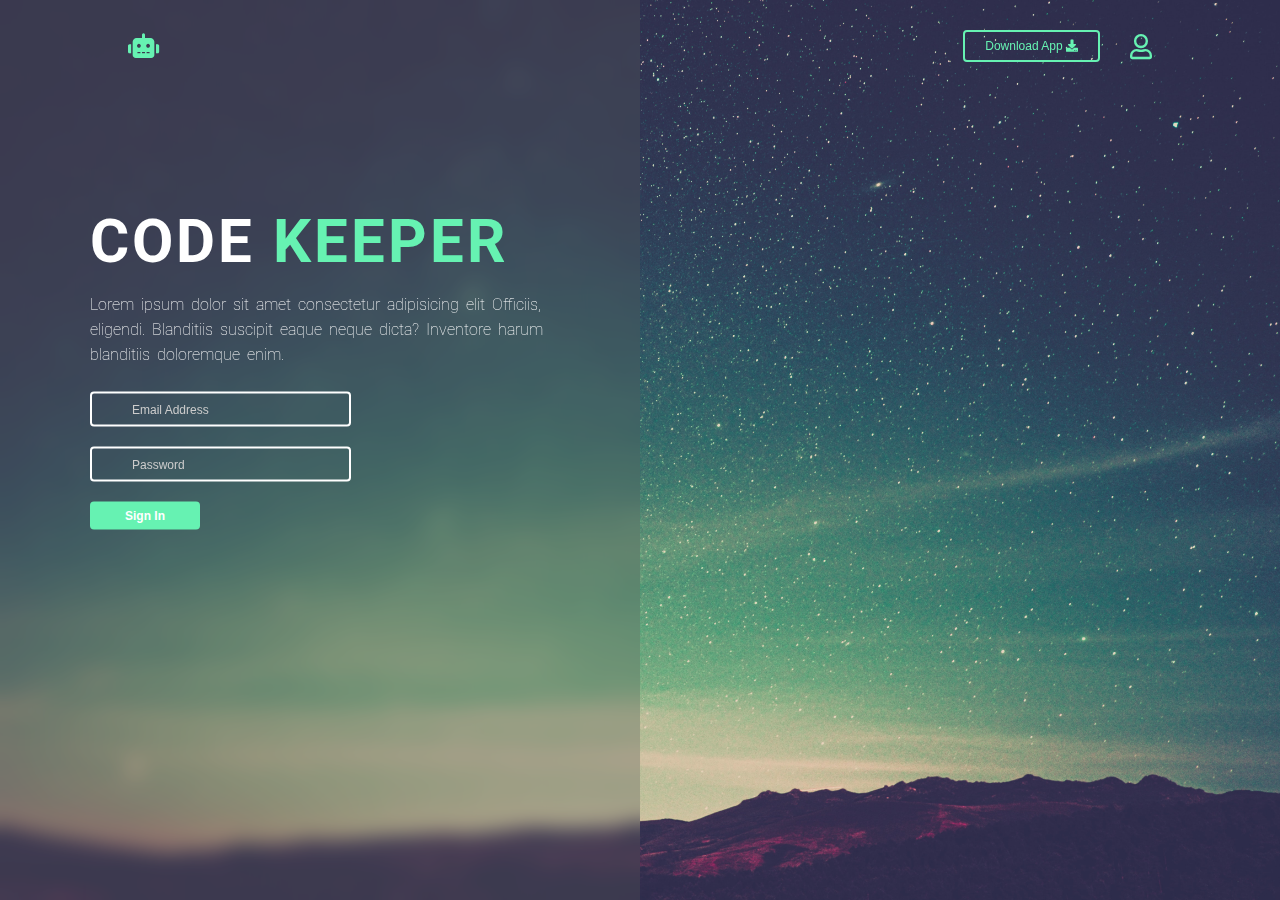
==== index.html @ 517bc277 "CodeKeeper Project" ====
<!DOCTYPE html>
<html lang="en">
<head>
    <meta charset="UTF-8">
    <meta name="viewport" content="width=device-width, initial-scale=1.0">
    <link rel="stylesheet" href="https://use.fontawesome.com/releases/v5.11.2/css/all.css">
    <link href="https://fonts.googleapis.com/css2?family=Roboto:wght@300;400;900&display=swap" rel="stylesheet">
    <link rel="stylesheet" href="style.css">
    <title>Code Keeper | Your Personal Coding Journal</title>
</head>
<body>
    <div id="background">
        <!-- start of nav bar -->
        <div class="navBar">
            <div class="logoIcon">
                <i class="fas fa-robot"></i>
            </div>

            <div class="user">
                <button type="button">Download App <i class="fas fa-download"></i></button>
                <i class="far fa-user"></i>
            </div>
        </div>
        <div class="container">
            <div class="text-box">
                <h1>Code <span>Keeper</span></h1>
                <p>
                    Lorem ipsum dolor sit amet consectetur adipisicing elit Officiis, <br> eligendi. Blanditiis suscipit eaque neque dicta? Inventore harum <br>  blanditiis doloremque enim.
                </p>

                <form action="">
                    <input type="email" placeholder="Email Address" required>
                    <br>
                    <input type="password" placeholder="Password" required>
                    <br>
                    <button type="submit">Sign In</button>
                </form>
            </div>

            
        </div>
    </div>

    <script src="app.js"></script>
</body>
</html>
---- style.css ----
/* Global Reset */
* {
    margin: 0;
    padding: 0;
}

body {
    color: #ffffff;
    font-family: 'Roboto', sans-serif;
}

/* Background display */
#background {
    background: url("/imgs/bg1.jpg");
    height: 100vh;
    width: 100%;
    background-position: bottom center;
    background-size: cover;
    position: relative;
}

/* start of navBar */
.navBar {
    width: 80%;
    margin: auto;
    display: flex;
    align-items: center;
    justify-content: space-between;
    position: relative;
    z-index: 10;
    padding-top: 30px;
}

.navBar .logoIcon {
    font-size: 25px;
    color: #66F2B2;
}

.navBar .user {
    font-size: 25px;
    color: #66F2B2;
    display: flex;
    align-items: center;
}

.user button {
    margin-right: 30px;
    background-color: transparent;
    color: #66F2B2;
    font-size: 12px;
    padding: 7px 20px;
    border: 2px solid #66F2B2;
    border-radius: 4px;
    outline: none;
    cursor: pointer;
}

/* Overlay */
.container {
    background-color: rgba(86, 86, 86, 0.3);
    width: 50%;
    height: 100vh;
    position: absolute;
    left: 0;
    top: 0;
    backdrop-filter: blur(10px);
}

/* text information */
.text-box {
    position: absolute;
    top: 5%;
    right: 0;
    width: 550px;
    transform: translateY(50%);
}

.text-box h1 {
    font-size: 60px;
    line-height: 70px;
    letter-spacing: 3px;
    margin-bottom: 15px;
    text-transform: uppercase;
}

.text-box span {
   color: #66F2B2;
}

.text-box p {
    font-weight: 100;
    line-height: 25px;
    word-spacing: 3px;
 }

 form {
   margin-top: 25px;

 }

 input {
     border: 2px solid #ffffff;
     border-radius: 4px;
     background-color: transparent;
     padding: 8px 40px;
     margin-bottom: 20px;
 }

 ::placeholder {
     color: #ccc;
     font-size: 12px;
 }
 
 form button {
     padding: 7px 35px;
     background-color: #66F2B2;
     color: #ffffff;
     font-size: 12px;
     font-weight: bold;
     border-radius: 4px;
     outline: none;
     border: none;
     cursor: pointer;
 }
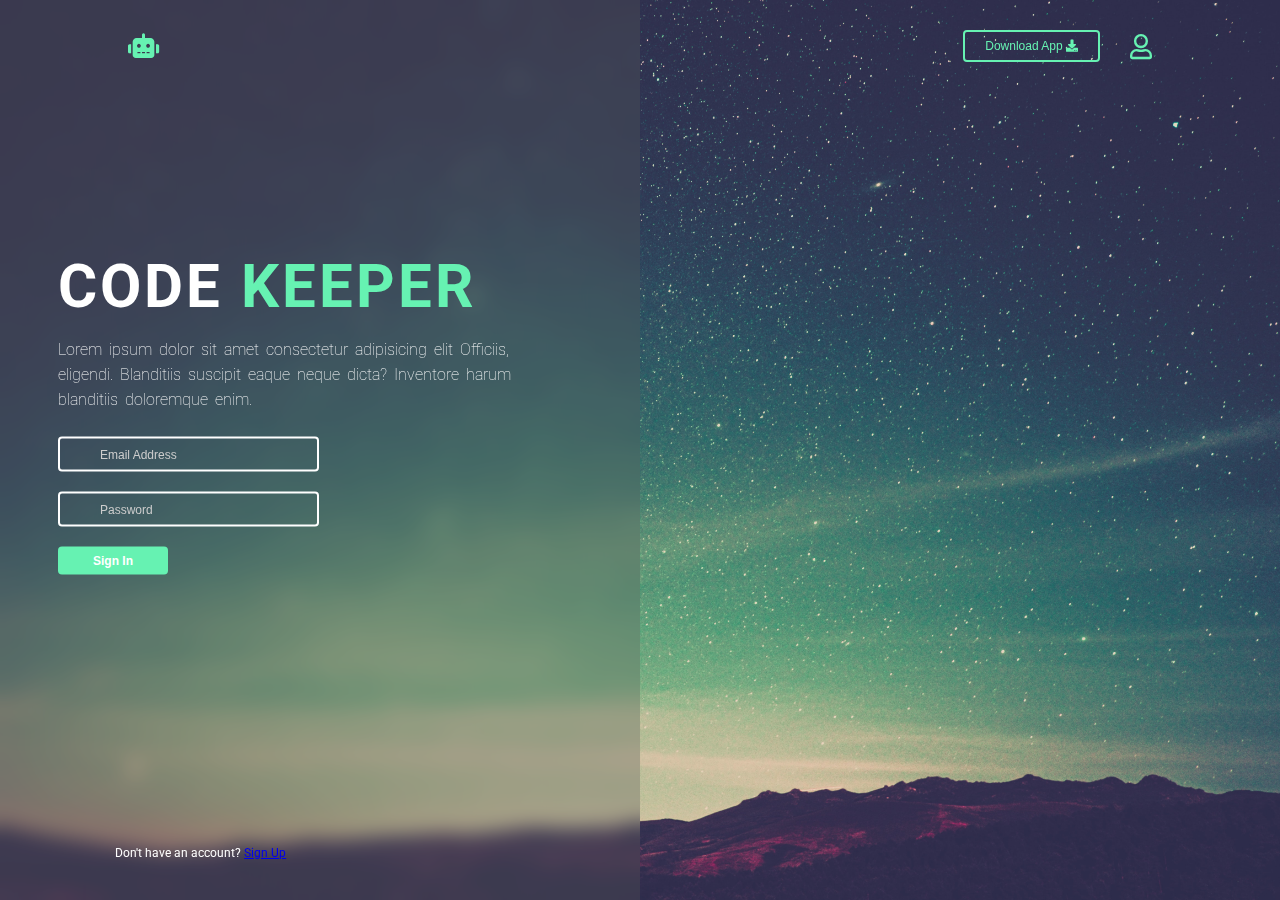
==== commit 63c023de: "update" ====
--- a/index.html
+++ b/index.html
@@ -36,8 +36,7 @@
                     <button type="submit">Sign In</button>
                 </form>
             </div>
-
-            
+            <p class="signUp">Don't have an account? <a href="#">Sign Up</a></p>
         </div>
     </div>
 
--- a/style.css
+++ b/style.css
@@ -69,8 +69,8 @@
 /* text information */
 .text-box {
     position: absolute;
-    top: 5%;
-    right: 0;
+    top: 10%;
+    right: 5%;
     width: 550px;
     transform: translateY(50%);
 }
@@ -122,3 +122,11 @@
      border: none;
      cursor: pointer;
  }
+
+ .signUp {
+     position: absolute;
+     bottom: 40px;
+     left: 18%;
+     font-size: 12px;
+     font-weight: 400;
+ }
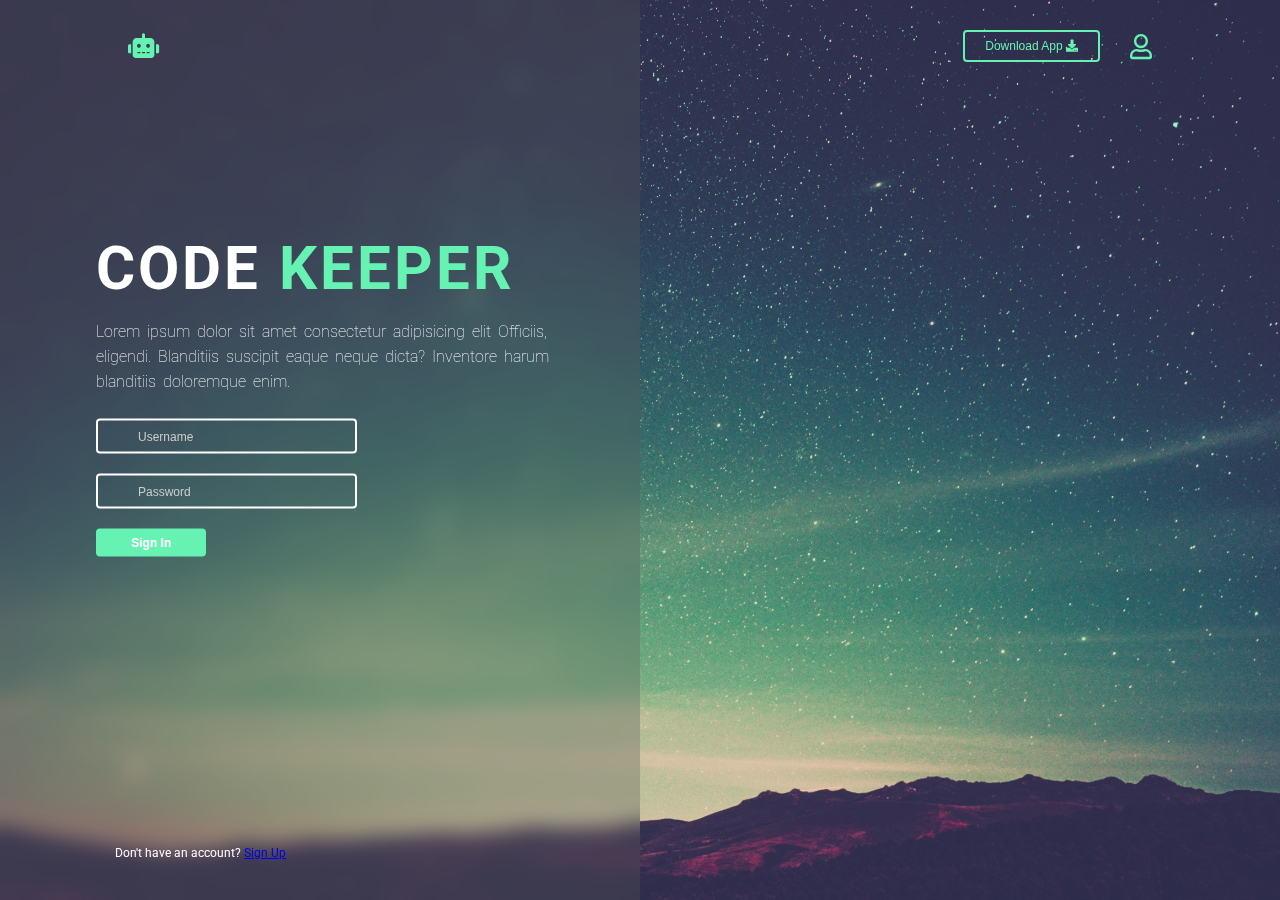
==== commit 2aa766f4: "update" ====
--- a/index.html
+++ b/index.html
@@ -25,16 +25,18 @@
             <div class="text-box">
                 <h1>Code <span>Keeper</span></h1>
                 <p>
-                    Lorem ipsum dolor sit amet consectetur adipisicing elit Officiis, <br> eligendi. Blanditiis suscipit eaque neque dicta? Inventore harum <br>  blanditiis doloremque enim.
+                    Lorem ipsum dolor sit amet consectetur adipisicing elit Officiis, eligendi. Blanditiis suscipit eaque neque dicta? Inventore harum blanditiis doloremque enim.
                 </p>
 
                 <form action="">
-                    <input type="email" placeholder="Email Address" required>
+                    <input id="userName" type="text" placeholder="Username" required>
                     <br>
-                    <input type="password" placeholder="Password" required>
+                    <input id="password" type="password" placeholder="Password" required>
                     <br>
-                    <button type="submit">Sign In</button>
+                    <button id="submit" type="button" onclick="getInfo()">Sign In</button>
                 </form>
+
+                <div id="error"></div>
             </div>
             <p class="signUp">Don't have an account? <a href="#">Sign Up</a></p>
         </div>
--- a/style.css
+++ b/style.css
@@ -69,9 +69,10 @@
 /* text information */
 .text-box {
     position: absolute;
-    top: 10%;
+    top: 8%;
     right: 5%;
-    width: 550px;
+    width: 80%;
+    max-width: 100%;
     transform: translateY(50%);
 }
 
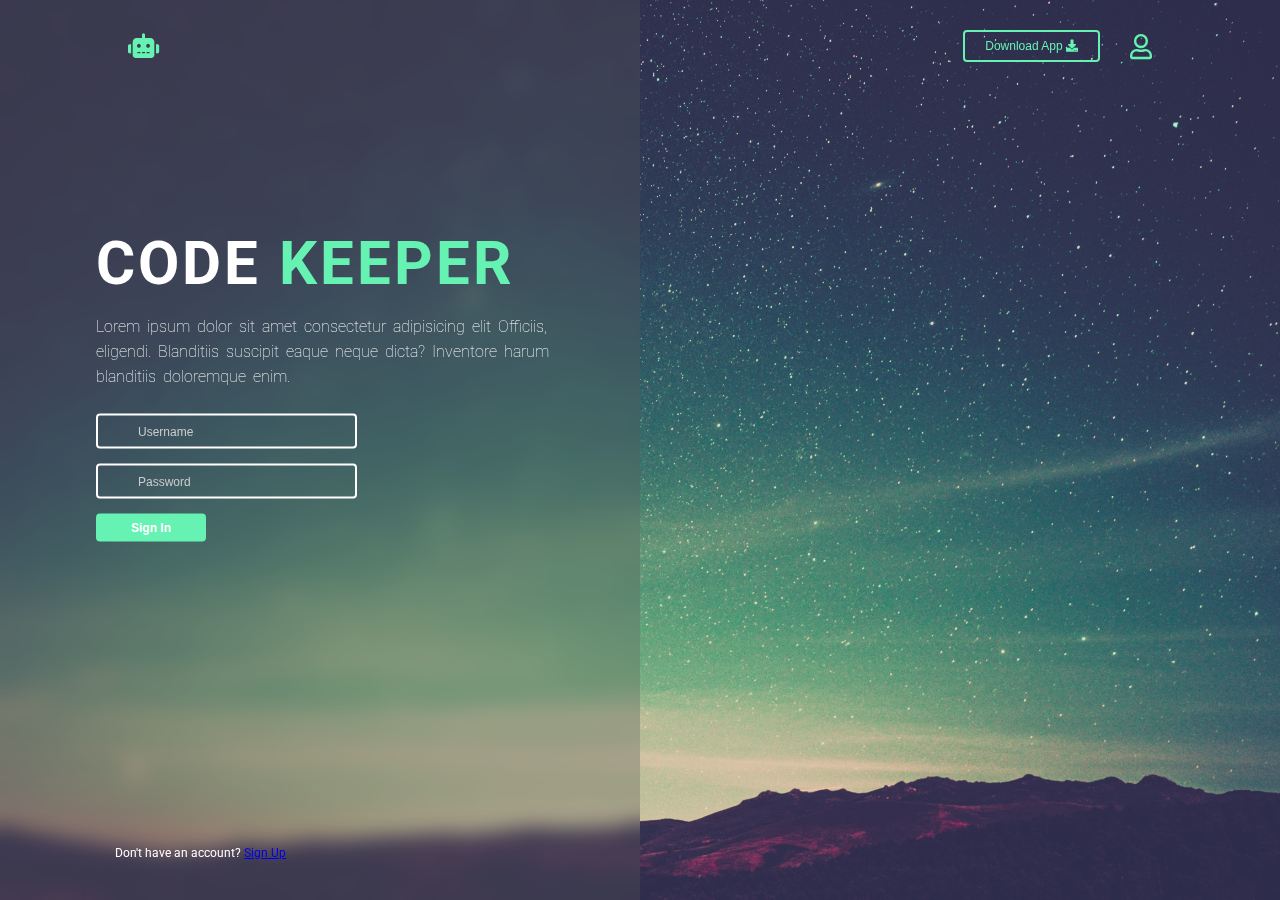
==== commit e7705e75: "added JS to allow login" ====
--- a/index.html
+++ b/index.html
@@ -28,15 +28,16 @@
                     Lorem ipsum dolor sit amet consectetur adipisicing elit Officiis, eligendi. Blanditiis suscipit eaque neque dicta? Inventore harum blanditiis doloremque enim.
                 </p>
 
-                <form action="">
+                <form class="loginForm" method="post" action="">
                     <input id="userName" type="text" placeholder="Username" required>
                     <br>
                     <input id="password" type="password" placeholder="Password" required>
+                    <div id="error">
+                        <p>Incorrect username or Password</p>
+                    </div>
                     <br>
                     <button id="submit" type="button" onclick="getInfo()">Sign In</button>
                 </form>
-
-                <div id="error"></div>
             </div>
             <p class="signUp">Don't have an account? <a href="#">Sign Up</a></p>
         </div>
--- a/style.css
+++ b/style.css
@@ -104,7 +104,8 @@
      border-radius: 4px;
      background-color: transparent;
      padding: 8px 40px;
-     margin-bottom: 20px;
+     margin-bottom: 15px;
+     color: #ffffff;
  }
 
  ::placeholder {
@@ -131,3 +132,11 @@
      font-size: 12px;
      font-weight: 400;
  }
+
+ /* error message */
+ #error {
+     color: #66F2B2;
+     font-size: 14px;
+     text-transform: capitalize;
+     display: none;
+ }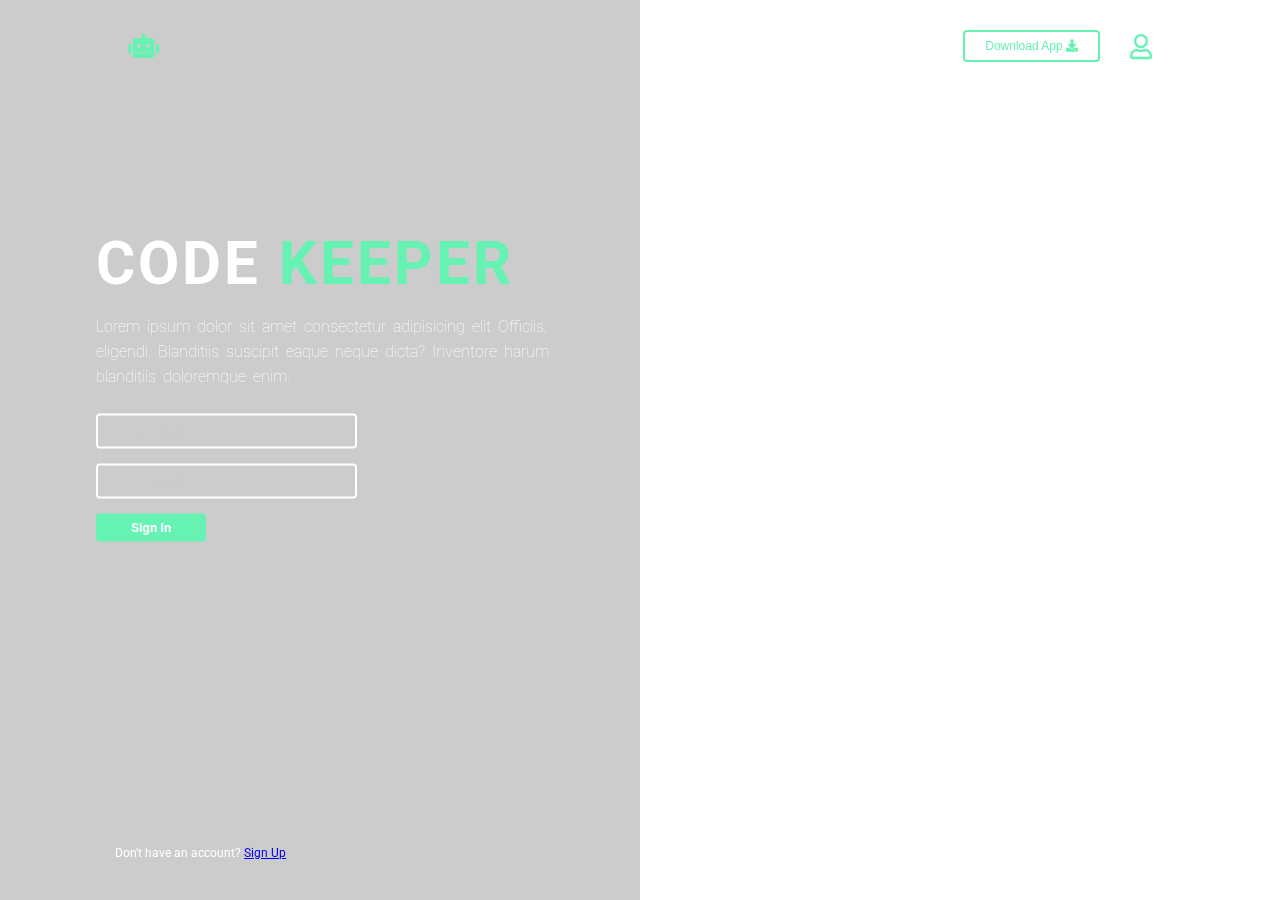
==== commit 5d14e883: "update" ====
--- a/index.html
+++ b/index.html
@@ -28,7 +28,7 @@
                     Lorem ipsum dolor sit amet consectetur adipisicing elit Officiis, eligendi. Blanditiis suscipit eaque neque dicta? Inventore harum blanditiis doloremque enim.
                 </p>
 
-                <form class="loginForm" method="post" action="">
+                <form class="loginForm" method="post" action="welcome.html" autocomplete="off">
                     <input id="userName" type="text" placeholder="Username" required>
                     <br>
                     <input id="password" type="password" placeholder="Password" required>
--- a/style.css
+++ b/style.css
@@ -11,7 +11,7 @@
 
 /* Background display */
 #background {
-    background: url("/imgs/bg1.jpg");
+    background: url("/imgs/bg1.JPG");
     height: 100vh;
     width: 100%;
     background-position: bottom center;
